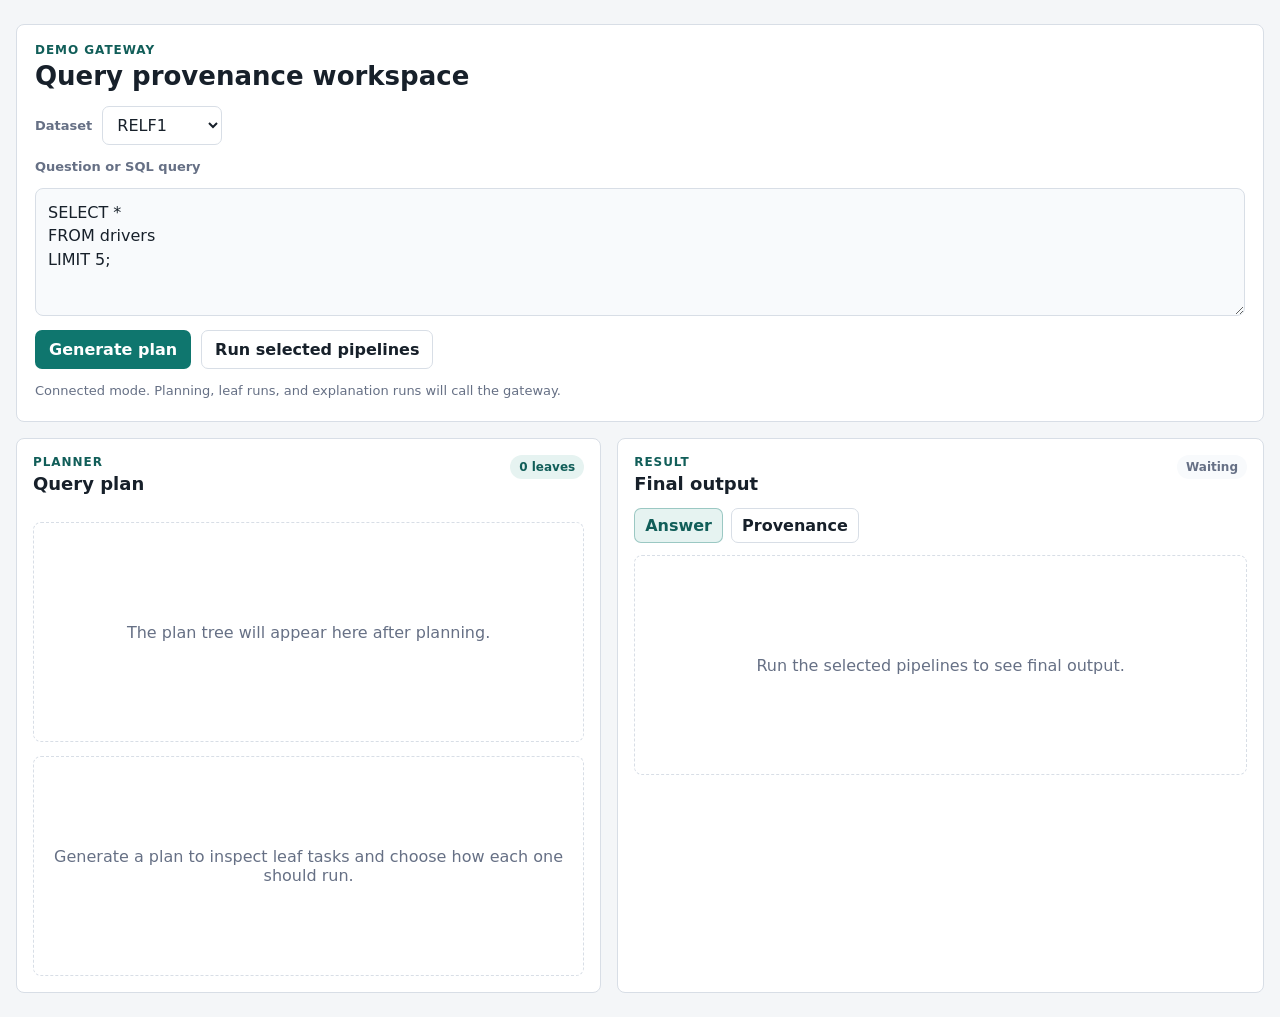
==== ui/index.html @ 53736f40 "script for rel arxiv dataset" ====
<!doctype html>
<html lang="en">
  <head>
    <meta charset="utf-8" />
    <meta name="viewport" content="width=device-width, initial-scale=1" />
    <title>Provenance Query UI</title>
    <link rel="stylesheet" href="/ui/styles.css?v=flow-8" />
  </head>
  <body>
    <main class="app-shell">
      <section class="query-panel" aria-labelledby="query-title">
        <div>
          <p class="eyebrow">Demo Gateway</p>
          <h1 id="query-title">Query provenance workspace</h1>
        </div>

        <div class="query-tools">
          <label class="field-label" for="dataset-select">Dataset</label>
          <select id="dataset-select">
            <!-- TPC-H is kept in the project but temporarily hidden from the UI.
            <option value="tpch">TPCH</option>
            -->
            <option value="relf1" selected>RELF1</option>
          </select>
        </div>

        <label class="field-label" for="query-input">Question or SQL query</label>
        <textarea id="query-input" spellcheck="false">SELECT *
FROM drivers
LIMIT 5;</textarea>

        <div class="actions">
          <button id="plan-button" type="button">Generate plan</button>
          <button id="run-button" type="button" class="secondary">Run selected pipelines</button>
        </div>

        <p id="backend-status" class="status-note" role="status"></p>
      </section>

      <section class="workspace-grid">
        <section class="panel" aria-labelledby="plan-title">
          <div class="panel-header">
            <div>
              <p class="eyebrow">Planner</p>
              <h2 id="plan-title">Query plan</h2>
            </div>
            <span id="leaf-count" class="pill">0 leaves</span>
          </div>

          <div id="plan-summary" class="summary-grid"></div>
          <div id="plan-tree" class="plan-tree empty-state">
            The plan tree will appear here after planning.
          </div>
          <div id="leaf-list" class="leaf-list empty-state">
            Generate a plan to inspect leaf tasks and choose how each one should run.
          </div>
        </section>

        <section class="panel" aria-labelledby="output-title">
          <div class="panel-header">
            <div>
              <p class="eyebrow">Result</p>
              <h2 id="output-title">Final output</h2>
            </div>
            <span id="run-status" class="pill muted-pill">Waiting</span>
          </div>

          <div class="tabs" role="tablist" aria-label="Result views">
            <button class="tab active" type="button" data-tab="answer">Answer</button>
            <button class="tab" type="button" data-tab="provenance">Provenance</button>
          </div>

          <div id="answer-view" class="tab-view"></div>
          <div id="provenance-view" class="tab-view hidden"></div>
        </section>
      </section>
    </main>

    <script src="/ui/app.js?v=relf1-default-1"></script>
  </body>
</html>
---- ui/styles.css ----
:root {
  color-scheme: light;
  --bg: #f4f6f8;
  --panel: #ffffff;
  --panel-soft: #f8fafc;
  --text: #17202a;
  --muted: #667085;
  --line: #d8dee6;
  --accent: #0f766e;
  --accent-strong: #115e59;
  --accent-soft: #e6f3f1;
  --warn: #9a3412;
  --warn-soft: #fff1e8;
  --radius: 8px;
  font-family:
    Inter, ui-sans-serif, system-ui, -apple-system, BlinkMacSystemFont, "Segoe UI",
    sans-serif;
}

* {
  box-sizing: border-box;
}

body {
  margin: 0;
  background: var(--bg);
  color: var(--text);
}

button,
textarea,
select {
  font: inherit;
}

.app-shell {
  width: min(1380px, calc(100% - 32px));
  margin: 0 auto;
  padding: 24px 0;
}

.query-panel,
.panel {
  background: var(--panel);
  border: 1px solid var(--line);
  border-radius: var(--radius);
}

.query-panel {
  display: grid;
  gap: 14px;
  padding: 18px;
}

.eyebrow {
  margin: 0 0 4px;
  color: var(--accent-strong);
  font-size: 12px;
  font-weight: 700;
  letter-spacing: 0.08em;
  text-transform: uppercase;
}

h1,
h2,
h3 {
  margin: 0;
}

h1 {
  font-size: 26px;
  line-height: 1.2;
}

h2 {
  font-size: 18px;
}

h3 {
  font-size: 15px;
}

.field-label {
  color: var(--muted);
  font-size: 13px;
  font-weight: 700;
}

.query-tools {
  display: flex;
  align-items: center;
  gap: 10px;
}

select {
  min-width: 120px;
  border: 1px solid var(--line);
  border-radius: 7px;
  padding: 8px 10px;
  color: var(--text);
  background: var(--panel-soft);
}

textarea {
  width: 100%;
  min-height: 128px;
  resize: vertical;
  border: 1px solid var(--line);
  border-radius: var(--radius);
  padding: 12px;
  color: var(--text);
  background: var(--panel-soft);
  line-height: 1.45;
}

textarea:focus,
select:focus,
button:focus-visible {
  outline: 3px solid rgba(15, 118, 110, 0.2);
  outline-offset: 2px;
}

.actions {
  display: flex;
  flex-wrap: wrap;
  align-items: end;
  gap: 10px;
}

.leaf-rag-options {
  display: flex;
  align-items: center;
  gap: 12px;
  padding: 9px 12px;
  border: 1px solid var(--line);
  border-radius: 7px;
  background: var(--panel-soft);
}

.leaf-rag-options label {
  display: inline-flex;
  align-items: center;
  gap: 6px;
  font-size: 13px;
}

.leaf-rag-options input {
  margin: 0;
}

.leaf-pipeline-control {
  display: grid;
  gap: 7px;
}

button {
  border: 1px solid transparent;
  border-radius: 7px;
  padding: 9px 13px;
  color: #fff;
  background: var(--accent);
  cursor: pointer;
  font-weight: 700;
}

.button-link {
  display: inline-flex;
  align-items: center;
  justify-content: center;
  border: 1px solid transparent;
  border-radius: 7px;
  padding: 9px 13px;
  color: #fff;
  background: var(--accent);
  cursor: pointer;
  font-size: 13px;
  font-weight: 700;
  text-decoration: none;
}

button:hover {
  background: var(--accent-strong);
}

.button-link:hover {
  background: var(--accent-strong);
}

.button-link.disabled-link,
.button-link.disabled-link:hover {
  color: var(--muted);
  background: var(--panel-soft);
  border-color: var(--line);
  cursor: not-allowed;
}

button.secondary,
button.tab {
  color: var(--text);
  background: #fff;
  border-color: var(--line);
}

button.secondary:hover,
button.tab:hover {
  background: var(--panel-soft);
}

button.tab.active {
  color: var(--accent-strong);
  background: var(--accent-soft);
  border-color: rgba(15, 118, 110, 0.35);
}

.status-note {
  min-height: 20px;
  margin: 0;
  color: var(--muted);
  font-size: 13px;
}

.workspace-grid {
  display: grid;
  grid-template-columns: minmax(420px, 0.95fr) minmax(480px, 1.05fr);
  gap: 16px;
  margin-top: 16px;
}

.panel {
  min-width: 0;
  padding: 16px;
}

.panel-header {
  display: flex;
  align-items: start;
  justify-content: space-between;
  gap: 14px;
  margin-bottom: 14px;
}

.pill {
  flex: 0 0 auto;
  border-radius: 999px;
  padding: 5px 9px;
  color: var(--accent-strong);
  background: var(--accent-soft);
  font-size: 12px;
  font-weight: 700;
}

.muted-pill {
  color: var(--muted);
  background: var(--panel-soft);
}

.summary-grid {
  display: grid;
  grid-template-columns: repeat(4, minmax(0, 1fr));
  gap: 8px;
  margin-bottom: 14px;
}

.summary-item {
  min-width: 0;
  padding: 10px;
  border: 1px solid var(--line);
  border-radius: var(--radius);
  background: var(--panel-soft);
}

.summary-item span {
  display: block;
  color: var(--muted);
  font-size: 12px;
}

.summary-item strong {
  display: block;
  margin-top: 3px;
  overflow-wrap: anywhere;
  font-size: 14px;
}

.leaf-list {
  display: grid;
  gap: 10px;
}

.plan-tree {
  margin-bottom: 14px;
  min-height: 260px;
  overflow: auto;
}

.empty-state {
  min-height: 220px;
  align-content: center;
  justify-items: center;
  border: 1px dashed var(--line);
  border-radius: var(--radius);
  padding: 18px;
  color: var(--muted);
  text-align: center;
}

.plan-flow {
  display: grid;
  gap: 12px;
}

.flow-stage {
  border: 1px solid var(--line);
  border-radius: var(--radius);
  padding: 12px;
  background: #fff;
}

.flow-stage + .flow-stage {
  position: relative;
}

.flow-stage + .flow-stage::before {
  content: "";
  position: absolute;
  top: -13px;
  left: 34px;
  width: 1px;
  height: 12px;
  background: var(--line);
}

.flow-stage-label {
  display: flex;
  align-items: center;
  gap: 8px;
  margin-bottom: 10px;
}

.flow-stage-label span {
  border-radius: 999px;
  padding: 3px 8px;
  background: var(--panel-soft);
  color: var(--muted);
  font-size: 12px;
  font-weight: 700;
}

.flow-stage-label strong {
  font-size: 14px;
}

.flow-leaf-grid {
  display: grid;
  grid-template-columns: repeat(auto-fit, minmax(220px, 1fr));
  gap: 10px;
}

.flow-leaf {
  border: 1px solid var(--line);
  border-radius: var(--radius);
  padding: 10px;
  background: var(--panel-soft);
}

.flow-leaf-title {
  display: flex;
  flex-wrap: wrap;
  align-items: center;
  gap: 7px;
  margin-bottom: 8px;
}

.flow-leaf-title strong {
  font-size: 15px;
}

.flow-leaf-title small {
  color: var(--muted);
}

.flow-node-type {
  border-radius: 999px;
  padding: 3px 7px;
  color: #075985;
  background: #e0f2fe;
  font-size: 11px;
  font-weight: 800;
}

.flow-facts {
  display: grid;
  gap: 6px;
}

.flow-fact,
.flow-op {
  display: grid;
  gap: 3px;
}

.flow-fact span,
.flow-op span {
  color: var(--muted);
  font-size: 12px;
  font-weight: 700;
}

.flow-fact code,
.flow-op code {
  overflow-wrap: anywhere;
  color: var(--text);
  font-size: 12px;
}

.flow-op-list {
  display: grid;
  gap: 8px;
}

.flow-op {
  border-left: 3px solid var(--accent);
  padding: 8px 10px;
  background: var(--panel-soft);
  border-radius: 0 var(--radius) var(--radius) 0;
}

.join-op {
  border-left-color: #16a34a;
}

.flow-output {
  background: #f0fdf4;
  border-color: #bbf7d0;
}

.leaf-card {
  border: 1px solid var(--line);
  border-radius: var(--radius);
  padding: 12px;
  background: #fff;
}

.leaf-card-header {
  display: flex;
  align-items: start;
  justify-content: space-between;
  gap: 12px;
}

.leaf-meta {
  display: flex;
  flex-wrap: wrap;
  gap: 6px;
  margin-top: 8px;
}

.meta-chip {
  border-radius: 999px;
  padding: 4px 8px;
  color: var(--muted);
  background: var(--panel-soft);
  font-size: 12px;
}

.leaf-details {
  display: grid;
  grid-template-columns: repeat(2, minmax(0, 1fr));
  gap: 8px;
  margin-top: 10px;
}

.detail-box {
  min-width: 0;
  border: 1px solid var(--line);
  border-radius: var(--radius);
  padding: 8px;
  background: var(--panel-soft);
}

.detail-box span {
  display: block;
  margin-bottom: 4px;
  color: var(--muted);
  font-size: 12px;
  font-weight: 700;
}

.detail-box code {
  white-space: normal;
  overflow-wrap: anywhere;
  color: var(--text);
}

select {
  max-width: 100%;
  border: 1px solid var(--line);
  border-radius: 7px;
  padding: 8px 28px 8px 10px;
  color: var(--text);
  background: #fff;
}

.tabs {
  display: flex;
  flex-wrap: wrap;
  gap: 8px;
  margin-bottom: 12px;
}

.tab {
  padding: 7px 10px;
}

.hidden {
  display: none;
}

.tab-view {
  min-height: 304px;
}

.run-summary {
  display: flex;
  align-items: center;
  justify-content: space-between;
  gap: 12px;
  margin-bottom: 12px;
  border: 1px solid rgba(15, 118, 110, 0.25);
  border-radius: var(--radius);
  padding: 10px;
  color: var(--accent-strong);
  background: var(--accent-soft);
  font-size: 13px;
  font-weight: 700;
}

.run-summary-actions {
  display: flex;
  flex: 0 0 auto;
  flex-wrap: wrap;
  gap: 8px;
}

.small-button {
  padding: 8px 10px;
  font-size: 13px;
}

.progress-list {
  display: grid;
  gap: 6px;
  margin-bottom: 12px;
}

.progress-item {
  display: grid;
  gap: 10px;
  border: 1px solid var(--line);
  border-radius: var(--radius);
  padding: 8px 10px;
  background: #fff;
  font-size: 13px;
}

.progress-item-line {
  display: flex;
  align-items: center;
  justify-content: space-between;
  gap: 10px;
}

.progress-item.success {
  border-color: rgba(15, 118, 110, 0.25);
  background: #f0fdfa;
}

.progress-item.warning {
  border-color: #fed7aa;
  background: var(--warn-soft);
}

.progress-item small {
  flex: 0 1 auto;
  color: var(--muted);
  text-align: right;
}

.progress-details {
  display: grid;
  gap: 6px;
}

.progress-detail {
  display: grid;
  grid-template-columns: minmax(90px, 0.18fr) 1fr;
  gap: 8px;
  align-items: start;
}

.progress-detail span {
  color: var(--muted);
  font-weight: 700;
}

.progress-detail code {
  min-width: 0;
  white-space: pre-wrap;
  overflow-wrap: anywhere;
  color: var(--text);
}

.context-preview {
  border-top: 1px solid rgba(15, 118, 110, 0.18);
  padding-top: 8px;
}

.context-preview summary {
  width: max-content;
  cursor: pointer;
  color: var(--accent-strong);
  font-weight: 700;
}

.context-preview pre {
  margin: 8px 0 0;
  border: 1px solid var(--line);
  border-radius: var(--radius);
  padding: 10px;
  background: #fff;
  color: var(--text);
  font-size: 12px;
  line-height: 1.45;
  white-space: pre-wrap;
  word-break: break-word;
}

.internal-output-card pre {
  margin: 8px 0 0;
  max-height: 420px;
  overflow: auto;
  border: 1px solid var(--line);
  border-radius: var(--radius);
  padding: 10px;
  background: #fff;
  color: var(--text);
  font-size: 12px;
  line-height: 1.45;
  white-space: pre-wrap;
  word-break: break-word;
}

.inline-explanation {
  margin-top: 12px;
}

.annotation-section {
  display: grid;
  gap: 10px;
  margin-bottom: 12px;
}

.annotation-section h3 {
  margin: 0;
  font-size: 15px;
}

.annotation-card {
  display: grid;
  gap: 8px;
  border: 1px solid rgba(37, 99, 235, 0.25);
  border-radius: var(--radius);
  padding: 10px;
  background: #eff6ff;
}

.annotation-heading {
  display: flex;
  align-items: center;
  justify-content: space-between;
  gap: 10px;
}

.annotation-badge {
  border-radius: 999px;
  padding: 4px 8px;
  color: #1d4ed8;
  background: #dbeafe;
  font-size: 11px;
  font-weight: 800;
  text-transform: uppercase;
}

.annotation-card p {
  margin: 0;
  color: var(--muted);
  font-size: 12px;
}

.annotation-card > code {
  overflow-wrap: anywhere;
  color: #1d4ed8;
}

.similarity-legend {
  display: flex;
  flex-wrap: wrap;
  gap: 6px;
}

.similarity-chip,
.similarity-score,
.confidence-level {
  border: 1px solid transparent;
  border-radius: 999px;
  font-weight: 800;
}

.similarity-chip {
  padding: 4px 8px;
  font-size: 11px;
}

.similarity-score {
  display: inline-flex;
  align-items: baseline;
  gap: 6px;
  min-width: 108px;
  padding: 5px 8px;
}

.similarity-score small {
  font-size: 10px;
  font-weight: 800;
  text-transform: uppercase;
}

.confidence-card {
  border-color: rgba(124, 58, 237, 0.25);
  background: #f5f3ff;
}

.internal-confidence-summary {
  display: flex;
  align-items: center;
  gap: 8px;
  color: var(--muted);
  font-size: 12px;
}

.confidence-level {
  display: inline-block;
  padding: 5px 10px;
  font-size: 11px;
  text-transform: uppercase;
}

.final-confidence-list {
  display: grid;
  gap: 5px;
  min-width: 160px;
}

.final-confidence-chip {
  width: max-content;
  max-width: 100%;
  border: 1px solid transparent;
  border-radius: 999px;
  padding: 5px 8px;
  font-size: 11px;
  font-weight: 800;
  overflow-wrap: anywhere;
}

.final-confidence-deterministic {
  border-color: #93c5fd;
  color: #1e40af;
  background: #dbeafe;
}

.similarity-green {
  border-color: #86efac;
  color: #166534;
  background: #dcfce7;
}

.similarity-yellow {
  border-color: #fde047;
  color: #854d0e;
  background: #fef9c3;
}

.similarity-orange {
  border-color: #fdba74;
  color: #9a3412;
  background: #ffedd5;
}

.similarity-red {
  border-color: #fca5a5;
  color: #991b1b;
  background: #fee2e2;
}

.similarity-unknown {
  border-color: var(--line);
  color: var(--muted);
  background: var(--panel-soft);
}

.table-wrap {
  overflow-x: auto;
  border: 1px solid var(--line);
  border-radius: var(--radius);
}

table {
  width: 100%;
  border-collapse: collapse;
  min-width: 420px;
  background: #fff;
}

th,
td {
  padding: 10px;
  border-bottom: 1px solid var(--line);
  text-align: left;
  vertical-align: top;
  font-size: 13px;
}

th {
  color: var(--muted);
  background: var(--panel-soft);
  font-weight: 700;
}

tr:last-child td {
  border-bottom: 0;
}

.provenance-formula {
  display: grid;
  gap: 10px;
}

.formula-card {
  border: 1px solid var(--line);
  border-radius: var(--radius);
  padding: 10px;
  background: #fff;
}

.formula-card code {
  display: block;
  margin-top: 6px;
  overflow-wrap: anywhere;
  color: var(--accent-strong);
}

.formula-card pre {
  margin: 8px 0 0;
  max-height: 320px;
  overflow: auto;
  white-space: pre-wrap;
  word-break: break-word;
  color: var(--text);
}

.explanation-markdown {
  margin-top: 14px;
  color: var(--text);
  line-height: 1.6;
}

.explanation-markdown h2,
.explanation-markdown h3,
.explanation-markdown h4,
.explanation-markdown h5,
.explanation-markdown h6 {
  margin: 16px 0 6px;
  color: var(--text);
}

.explanation-markdown h2:first-child,
.explanation-markdown h3:first-child {
  margin-top: 0;
}

.explanation-markdown p {
  margin: 6px 0 12px;
}

.explanation-markdown ul {
  margin: 6px 0 14px;
  padding-left: 22px;
}

.explanation-markdown li + li {
  margin-top: 6px;
}

.explanation-markdown hr {
  margin: 16px 0;
  border: 0;
  border-top: 1px solid var(--line);
}

.explanation-markdown code {
  display: inline;
  margin: 0;
  padding: 1px 4px;
  border-radius: 4px;
  background: var(--panel-soft);
}

.notice {
  border: 1px solid #fed7aa;
  border-radius: var(--radius);
  padding: 10px;
  color: var(--warn);
  background: var(--warn-soft);
  font-size: 13px;
}

.csv-page {
  width: min(1120px, calc(100% - 32px));
  margin: 0 auto;
  padding: 24px 0;
}

.csv-header {
  display: flex;
  align-items: start;
  justify-content: space-between;
  gap: 14px;
  margin-bottom: 16px;
  border: 1px solid var(--line);
  border-radius: var(--radius);
  padding: 16px;
  background: var(--panel);
}

.csv-card {
  margin-bottom: 14px;
  border: 1px solid var(--line);
  border-radius: var(--radius);
  background: var(--panel);
}

.csv-card h2 {
  padding: 12px 14px;
  border-bottom: 1px solid var(--line);
}

.csv-card pre {
  margin: 0;
  max-height: 520px;
  overflow: auto;
  padding: 14px;
  font-size: 13px;
  line-height: 1.45;
}

.empty {
  margin: 0;
  border: 1px dashed var(--line);
  border-radius: var(--radius);
  padding: 18px;
  color: var(--muted);
  background: var(--panel);
}

@media (max-width: 960px) {
  .workspace-grid {
    grid-template-columns: 1fr;
  }

  .summary-grid,
  .leaf-details {
    grid-template-columns: 1fr;
  }
}

@media (max-width: 560px) {
  .app-shell {
    width: min(100% - 20px, 1380px);
    padding: 10px 0;
  }

  .query-panel,
  .panel {
    padding: 12px;
  }

  .leaf-card-header {
    display: grid;
  }

  .run-summary,
  .csv-header {
    align-items: stretch;
    flex-direction: column;
  }

  .run-summary-actions,
  .progress-item-line {
    align-items: stretch;
    flex-direction: column;
  }

  .progress-item small {
    text-align: left;
  }
}
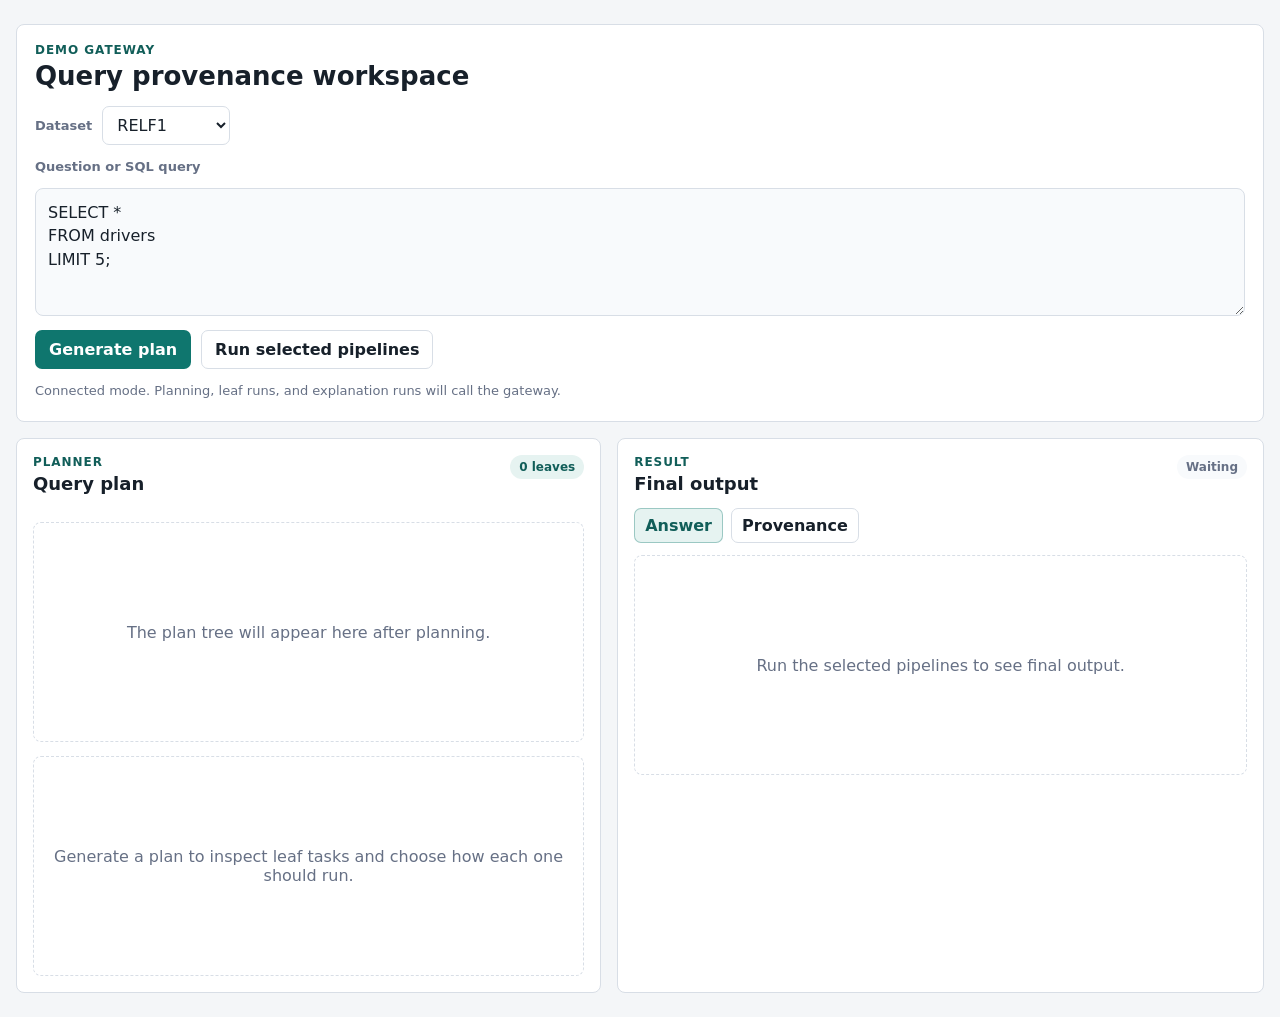
==== commit b0f822ea: "added rel arxiv dataset and changed naming in the ui" ====
--- a/ui/index.html
+++ b/ui/index.html
@@ -4,7 +4,7 @@
     <meta charset="utf-8" />
     <meta name="viewport" content="width=device-width, initial-scale=1" />
     <title>Provenance Query UI</title>
-    <link rel="stylesheet" href="/ui/styles.css?v=flow-8" />
+    <link rel="stylesheet" href="/ui/styles.css?v=rag-options-9" />
   </head>
   <body>
     <main class="app-shell">
@@ -21,6 +21,7 @@
             <option value="tpch">TPCH</option>
             -->
             <option value="relf1" selected>RELF1</option>
+            <option value="rel_arxiv">rel_arxiv</option>
           </select>
         </div>
 
@@ -76,6 +77,6 @@
       </section>
     </main>
 
-    <script src="/ui/app.js?v=relf1-default-1"></script>
+    <script src="/ui/app.js?v=rag-options-2"></script>
   </body>
 </html>
--- a/ui/styles.css
+++ b/ui/styles.css
@@ -148,6 +148,11 @@
   margin: 0;
 }
 
+.leaf-rag-options label:has(input:disabled) {
+  opacity: 0.5;
+  cursor: not-allowed;
+}
+
 .leaf-pipeline-control {
   display: grid;
   gap: 7px;
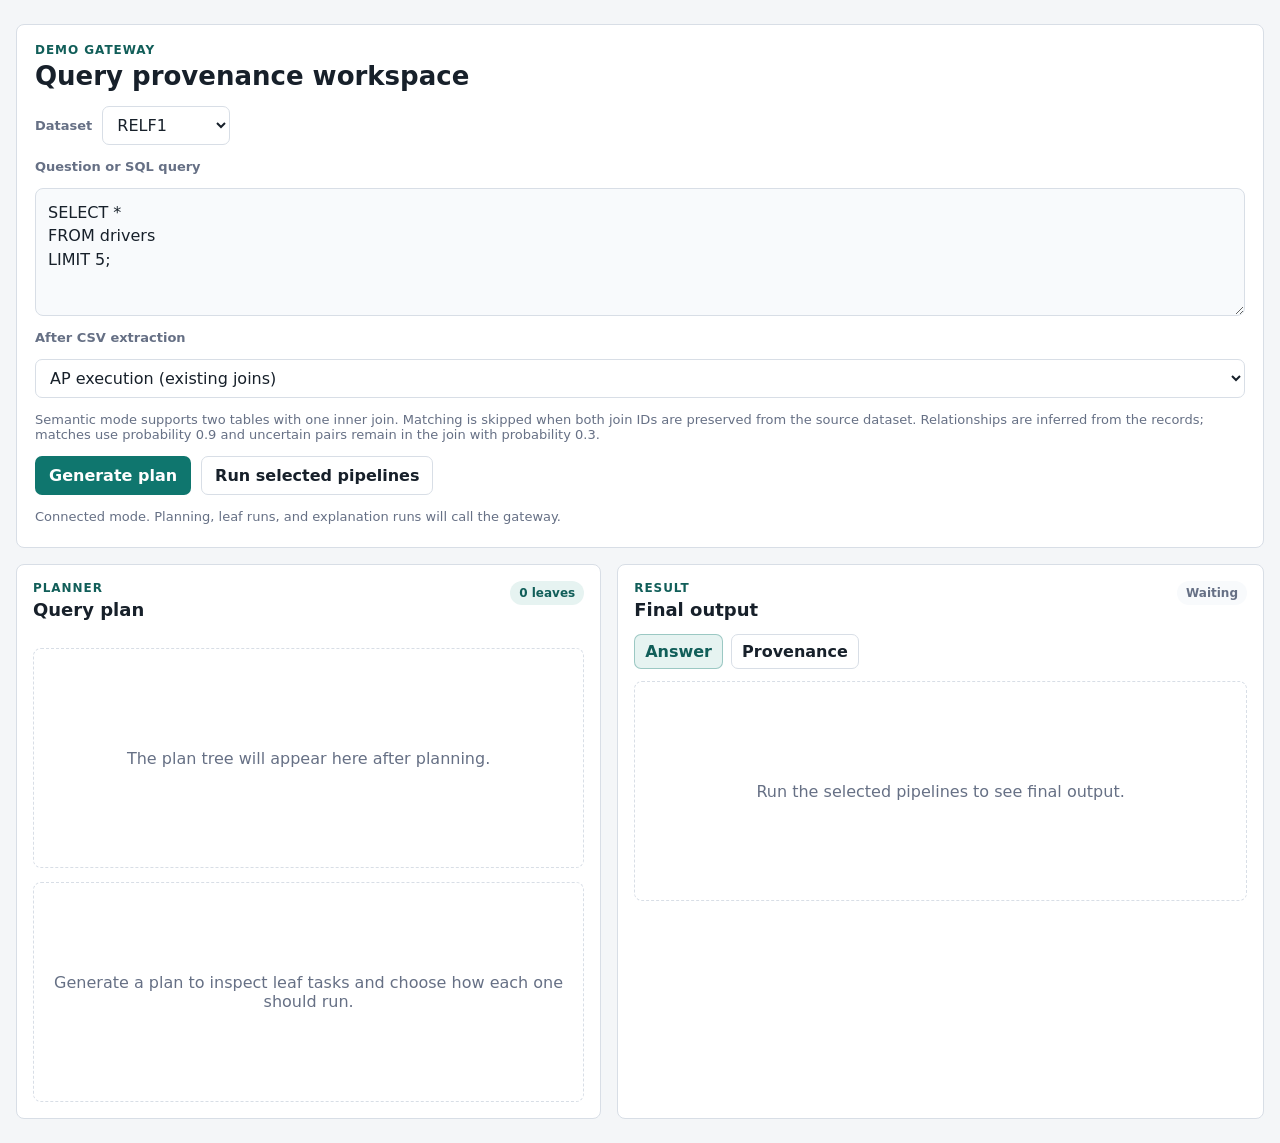
==== commit 1199e6d2: "probability and semantic matching added" ====
--- a/ui/index.html
+++ b/ui/index.html
@@ -4,7 +4,7 @@
     <meta charset="utf-8" />
     <meta name="viewport" content="width=device-width, initial-scale=1" />
     <title>Provenance Query UI</title>
-    <link rel="stylesheet" href="/ui/styles.css?v=rag-options-9" />
+    <link rel="stylesheet" href="/ui/styles.css?v=matching-progress-3" />
   </head>
   <body>
     <main class="app-shell">
@@ -29,6 +29,13 @@
         <textarea id="query-input" spellcheck="false">SELECT *
 FROM drivers
 LIMIT 5;</textarea>
+
+        <label class="field-label" for="execution-mode">After CSV extraction</label>
+        <select id="execution-mode">
+          <option value="standard">AP execution (existing joins)</option>
+          <option value="semantic">Semantic matching → SQL rewriting → AP (experimental)</option>
+        </select>
+        <p class="status-note">Semantic mode supports two tables with one inner join. Matching is skipped when both join IDs are preserved from the source dataset. Relationships are inferred from the records; matches use probability 0.9 and uncertain pairs remain in the join with probability 0.3.</p>
 
         <div class="actions">
           <button id="plan-button" type="button">Generate plan</button>
@@ -66,6 +73,9 @@
             <span id="run-status" class="pill muted-pill">Waiting</span>
           </div>
 
+          <div id="generation-prompt-view" aria-live="polite"></div>
+          <div id="semantic-matching-view" aria-live="polite"></div>
+
           <div class="tabs" role="tablist" aria-label="Result views">
             <button class="tab active" type="button" data-tab="answer">Answer</button>
             <button class="tab" type="button" data-tab="provenance">Provenance</button>
@@ -77,6 +87,6 @@
       </section>
     </main>
 
-    <script src="/ui/app.js?v=rag-options-2"></script>
+    <script src="/ui/app.js?v=matching-progress-3"></script>
   </body>
 </html>
--- a/ui/styles.css
+++ b/ui/styles.css
@@ -1019,3 +1019,37 @@
     text-align: left;
   }
 }
+
+.semantic-trace { margin: 1rem 0; padding: 1rem; border: 1px solid #cbd5e1; border-radius: 12px; }
+.semantic-trace pre { white-space: pre-wrap; overflow-wrap: anywhere; max-height: 28rem; overflow: auto; }
+.semantic-trace details { margin: 0.75rem 0; }
+
+.model-stream pre {
+  white-space: pre-wrap;
+  overflow-wrap: anywhere;
+  max-height: 18rem;
+  overflow-y: auto;
+  font-size: 0.8rem;
+}
+.model-stream details { margin-top: 0.5rem; }
+
+.matching-summary { margin: 1rem 0; }
+.matched-pairs { display: grid; gap: 1rem; }
+.matched-pair { padding: 1rem; border: 1px solid #a8d9d4; border-radius: 12px; background: #f5fcfb; }
+.matched-pair h4 { margin: 0 0 0.75rem; }
+.matched-records { display: grid; grid-template-columns: minmax(0, 1fr) auto minmax(0, 1fr); gap: 1rem; align-items: center; }
+.matched-record { min-width: 0; padding: 0.75rem; background: white; border: 1px solid #dce6e5; border-radius: 8px; overflow-wrap: anywhere; }
+.matched-record h5 { margin: 0 0 0.5rem; font-size: 0.95rem; }
+.matched-record dl { margin: 0 0 0.75rem; }
+.matched-record dl > div { margin: 0.4rem 0; }
+.matched-record dt { color: #64748b; font-size: 0.8rem; }
+.matched-record dd { margin: 0; }
+.match-link { color: #247c72; font-size: 1.5rem; }
+.match-reason { overflow-wrap: anywhere; }
+@media (max-width: 600px) {
+  .matched-records { grid-template-columns: minmax(0, 1fr); gap: 0.5rem; }
+  .match-link { text-align: center; }
+}
+
+.matching-progress-meter { display: grid; gap: 0.35rem; margin-top: 0.65rem; }
+.matching-progress-meter progress { width: 100%; height: 0.65rem; accent-color: #247c72; }
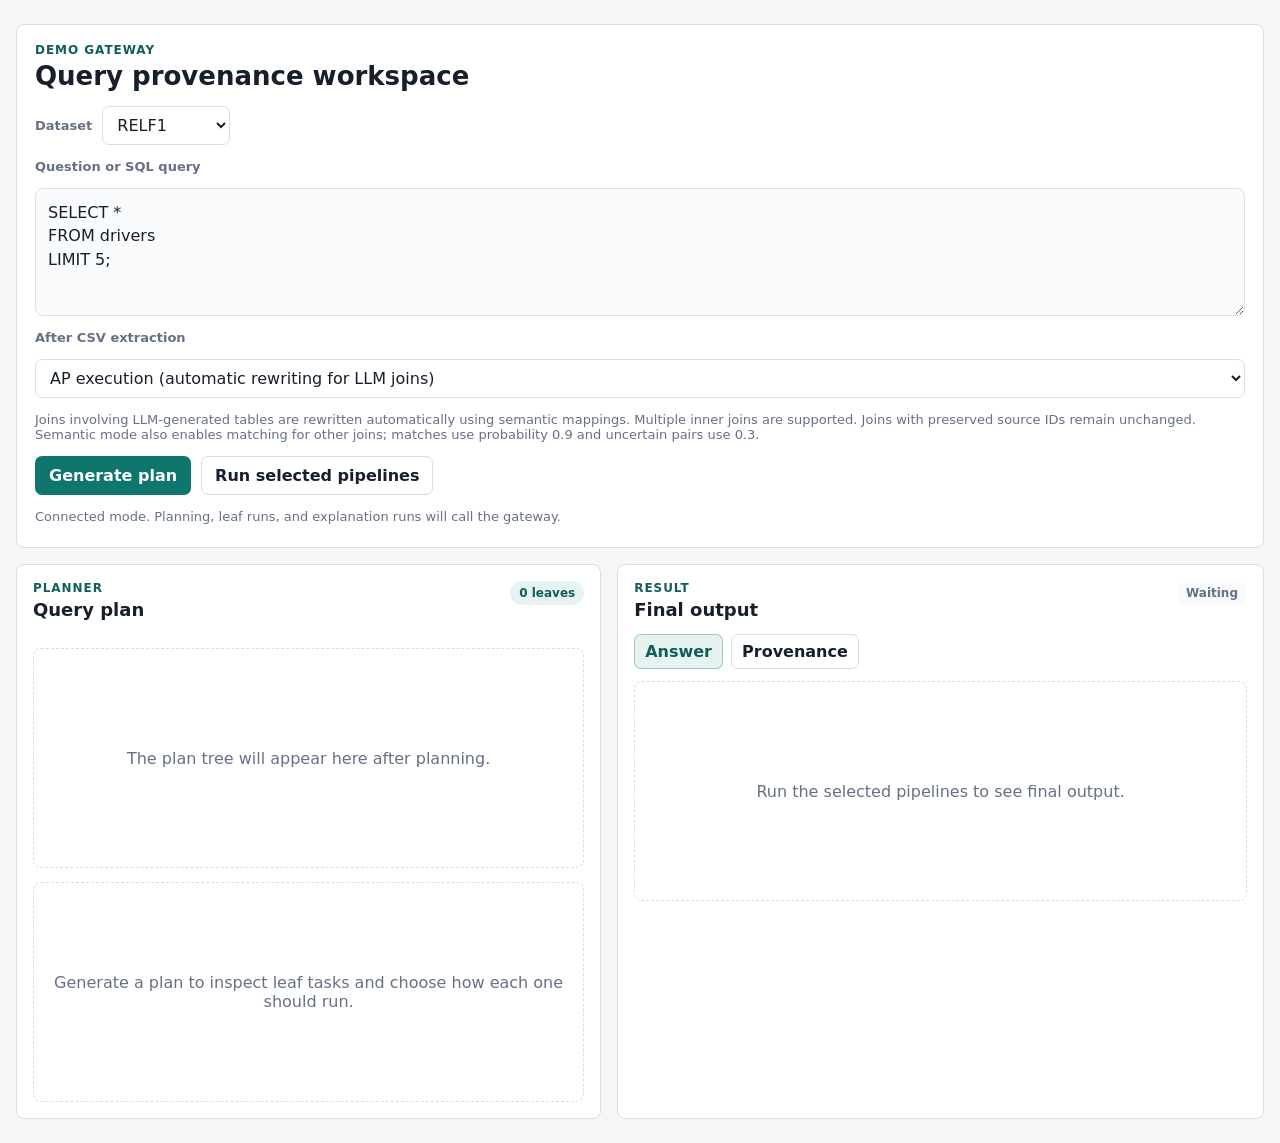
==== commit 7d1fcf6c: "links from answers tuples to sources data, semantic query rewriting when pipelines involve llm" ====
--- a/ui/index.html
+++ b/ui/index.html
@@ -4,7 +4,7 @@
     <meta charset="utf-8" />
     <meta name="viewport" content="width=device-width, initial-scale=1" />
     <title>Provenance Query UI</title>
-    <link rel="stylesheet" href="/ui/styles.css?v=matching-progress-3" />
+    <link rel="stylesheet" href="/ui/styles.css?v=probability-colors-2" />
   </head>
   <body>
     <main class="app-shell">
@@ -22,6 +22,7 @@
             -->
             <option value="relf1" selected>RELF1</option>
             <option value="rel_arxiv">rel_arxiv</option>
+            <option value="mathe">Mathe</option>
           </select>
         </div>
 
@@ -32,10 +33,10 @@
 
         <label class="field-label" for="execution-mode">After CSV extraction</label>
         <select id="execution-mode">
-          <option value="standard">AP execution (existing joins)</option>
+          <option value="standard">AP execution (automatic rewriting for LLM joins)</option>
           <option value="semantic">Semantic matching → SQL rewriting → AP (experimental)</option>
         </select>
-        <p class="status-note">Semantic mode supports two tables with one inner join. Matching is skipped when both join IDs are preserved from the source dataset. Relationships are inferred from the records; matches use probability 0.9 and uncertain pairs remain in the join with probability 0.3.</p>
+        <p class="status-note">Joins involving LLM-generated tables are rewritten automatically using semantic mappings. Multiple inner joins are supported. Joins with preserved source IDs remain unchanged. Semantic mode also enables matching for other joins; matches use probability 0.9 and uncertain pairs use 0.3.</p>
 
         <div class="actions">
           <button id="plan-button" type="button">Generate plan</button>
@@ -87,6 +88,6 @@
       </section>
     </main>
 
-    <script src="/ui/app.js?v=matching-progress-3"></script>
+    <script src="/ui/app.js?v=automatic-joins-1"></script>
   </body>
 </html>
--- a/ui/styles.css
+++ b/ui/styles.css
@@ -1053,3 +1053,45 @@
 
 .matching-progress-meter { display: grid; gap: 0.35rem; margin-top: 0.65rem; }
 .matching-progress-meter progress { width: 100%; height: 0.65rem; accent-color: #247c72; }
+.source-links { display: flex; flex-direction: column; gap: 0.5rem; }
+.source-link { display: flex; flex-direction: column; gap: 4px; padding: 9px 11px; border: 1px solid var(--line); border-radius: 8px; color: #334155; background: #fff; text-decoration: none; min-width: 170px; }
+.source-link:hover { background: #f1f5ff; border-color: #a5b4fc; }
+.source-link:focus-visible { outline: 2px solid #6366f1; outline-offset: 2px; }
+.source-link-heading { display: flex; align-items: center; gap: 8px; font-size: 12px; }
+.source-kind { font-size: 10px; font-weight: 500; padding: 2px 5px; border-radius: 4px; background: #f1f5f9; color: #64748b; }
+.source-open { margin-left: auto; color: #6366f1; }
+.source-row-id { font-size: 11px; color: #64748b; overflow-wrap: anywhere; }
+.probability-panel { min-width: 230px; display: grid; gap: 9px; }
+.result-probability { display: flex; align-items: center; justify-content: space-between; gap: 14px; padding: 10px 12px; border-radius: 8px; background: #f8fafc; border: 1px solid var(--line); }
+.result-probability > span { font-size: 11px; font-weight: 600; color: #475569; }
+.result-probability > strong { font-size: 17px; border-radius: 5px; padding: 3px 6px; font-variant-numeric: tabular-nums; }
+.probability-source-heading { font-size: 10px; color: #64748b; letter-spacing: 0.04em; text-transform: uppercase; margin-top: 3px; }
+.probability-source { display: flex; justify-content: space-between; align-items: center; gap: 16px; padding: 3px 0; }
+.probability-source-label { display: grid; gap: 3px; }
+.probability-source-label strong { font-size: 12px; font-weight: 600; color: #334155; overflow-wrap: anywhere; }
+.probability-source-label > span { font-size: 10px; color: #64748b; }
+.probability-value { padding: 4px 7px; border-radius: 5px; font-size: 11px; font-weight: 600; font-variant-numeric: tabular-nums; white-space: nowrap; }
+.probability-panel .similarity-green { background: #15803d; color: #fff; border: 1px solid #166534; }
+.probability-panel .similarity-yellow { background: #fbbf24; color: #422006; border: 1px solid #d97706; }
+.probability-panel .similarity-red { background: #b91c1c; color: #fff; border: 1px solid #991b1b; }
+.probability-tone-green { --probability-color: #15803d; --probability-soft: #ecfdf3; --probability-ink: #fff; }
+.probability-tone-amber { --probability-color: #fbbf24; --probability-soft: #fffbeb; --probability-ink: #422006; }
+.probability-tone-red { --probability-color: #b91c1c; --probability-soft: #fff1f2; --probability-ink: #fff; }
+.probability-tone-unknown { --probability-color: #64748b; --probability-soft: #f8fafc; --probability-ink: #fff; }
+.result-probability[class*="probability-tone-"] { background: var(--probability-soft); border-left: 4px solid var(--probability-color); }
+.result-probability[class*="probability-tone-"] > strong { background: var(--probability-color); color: var(--probability-ink); padding: 5px 8px; }
+.probability-indicator { display: grid; gap: 5px; min-width: 68px; text-align: center; }
+.probability-indicator .probability-value { background: var(--probability-color); color: var(--probability-ink); }
+.probability-track { display: block; height: 4px; border-radius: 4px; background: #e2e8f0; overflow: hidden; }
+.probability-track > span { display: block; height: 100%; background: var(--probability-color); border-radius: inherit; }
+.probability-legend { display: flex; flex-wrap: wrap; align-items: center; gap: 12px; margin: 0 0 9px; font-size: 11px; color: #64748b; }
+.probability-legend span { display: inline-flex; align-items: center; gap: 5px; }
+.probability-legend i { width: 8px; height: 8px; border-radius: 50%; }
+.probability-legend .legend-green { background: #15803d; }
+.probability-legend .legend-yellow { background: #fbbf24; }
+.probability-legend .legend-red { background: #b91c1c; }
+.assessment-note { display: flex; gap: 12px; justify-content: space-between; font-size: 11px; color: #64748b; }
+.assessment-note strong { color: #475569; font-weight: 600; }
+.source-pagination { display: flex; align-items: center; gap: 1rem; margin: 1rem 0; }
+.source-highlight td { background: #eff6ff; color: #1e3a8a; box-shadow: inset 0 1px #bfdbfe, inset 0 -1px #bfdbfe; }
+.source-highlight td:first-child { box-shadow: inset 4px 0 #2563eb, inset 0 1px #bfdbfe, inset 0 -1px #bfdbfe; }
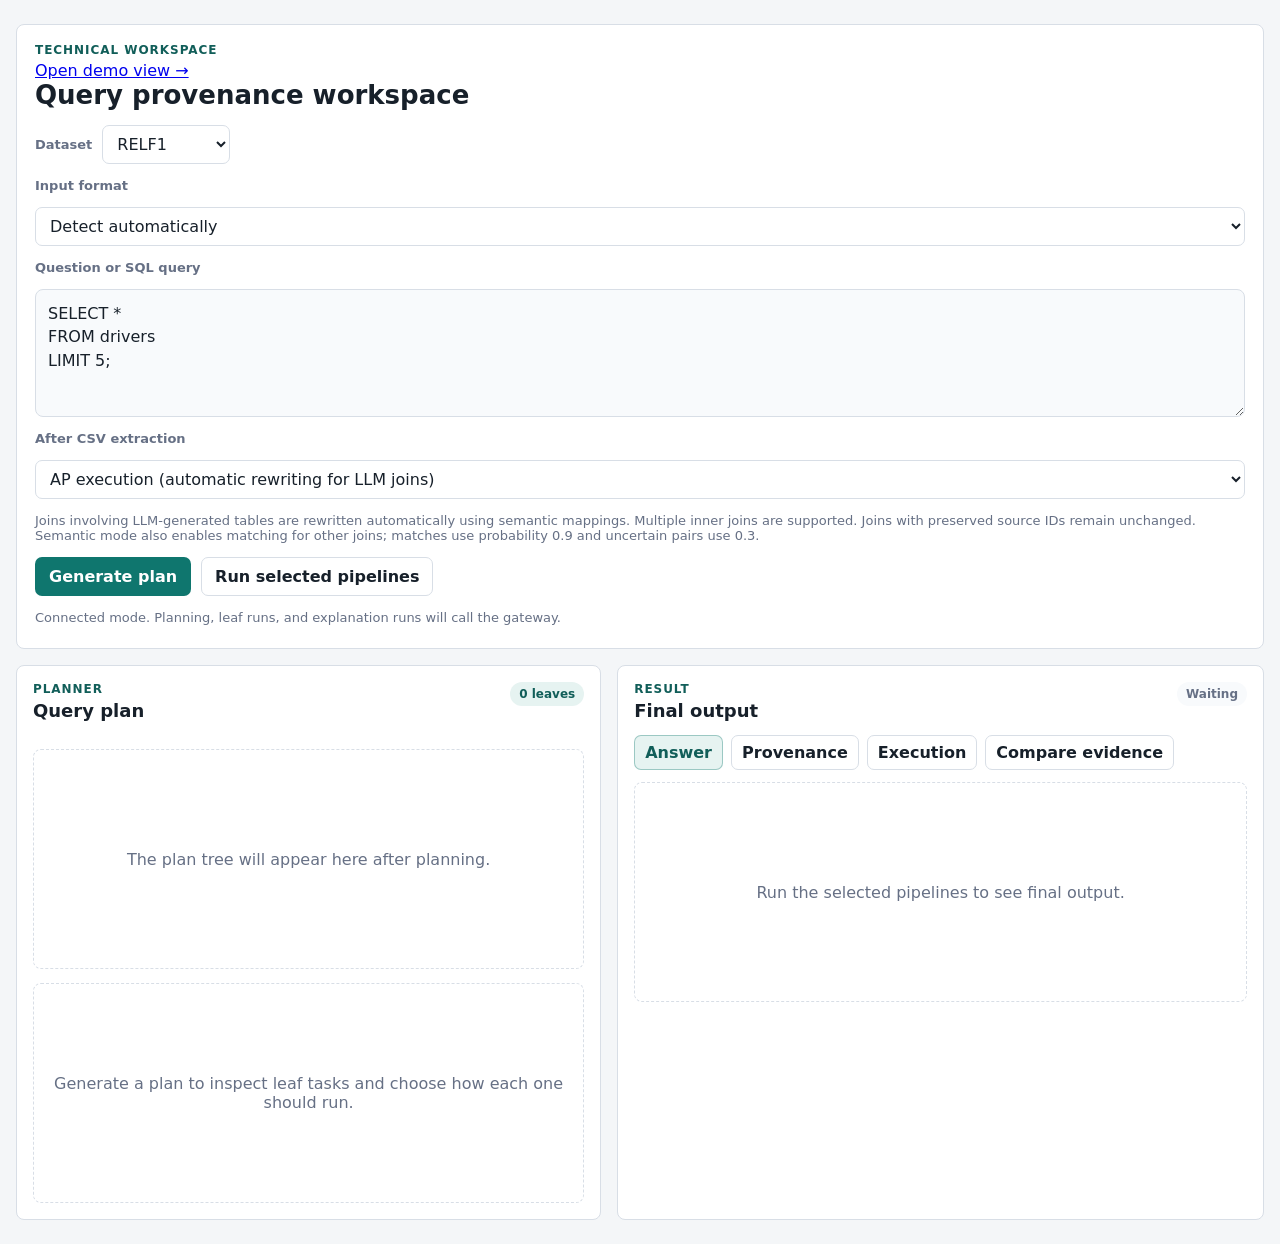
==== commit 35525929: "semantic logic, ui demo for user, prompt reviewed" ====
--- a/ui/index.html
+++ b/ui/index.html
@@ -3,14 +3,15 @@
   <head>
     <meta charset="utf-8" />
     <meta name="viewport" content="width=device-width, initial-scale=1" />
-    <title>Provenance Query UI</title>
-    <link rel="stylesheet" href="/ui/styles.css?v=probability-colors-2" />
+    <title>Technical query workspace</title>
+    <link rel="stylesheet" href="/ui/styles.css?v=comparison-2" />
   </head>
   <body>
     <main class="app-shell">
       <section class="query-panel" aria-labelledby="query-title">
         <div>
-          <p class="eyebrow">Demo Gateway</p>
+          <p class="eyebrow">Technical workspace</p>
+          <a href="/ui/demo">Open demo view →</a>
           <h1 id="query-title">Query provenance workspace</h1>
         </div>
 
@@ -26,10 +27,21 @@
           </select>
         </div>
 
+        <label class="field-label" for="input-type">Input format</label>
+        <select id="input-type">
+          <option value="auto">Detect automatically</option>
+          <option value="nl">Natural language</option>
+          <option value="sql">SQL</option>
+        </select>
         <label class="field-label" for="query-input">Question or SQL query</label>
         <textarea id="query-input" spellcheck="false">SELECT *
 FROM drivers
 LIMIT 5;</textarea>
+
+        <div id="resolved-sql-panel" hidden>
+          <p class="field-label">SQL used by the gateway</p>
+          <pre id="resolved-sql" style="white-space: pre-wrap; overflow-wrap: anywhere;"></pre>
+        </div>
 
         <label class="field-label" for="execution-mode">After CSV extraction</label>
         <select id="execution-mode">
@@ -40,7 +52,7 @@
 
         <div class="actions">
           <button id="plan-button" type="button">Generate plan</button>
-          <button id="run-button" type="button" class="secondary">Run selected pipelines</button>
+          <button id="run-button" type="button" class="secondary" disabled>Run selected pipelines</button>
         </div>
 
         <p id="backend-status" class="status-note" role="status"></p>
@@ -74,20 +86,26 @@
             <span id="run-status" class="pill muted-pill">Waiting</span>
           </div>
 
+          <div id="comparison-view" aria-live="polite"></div>
+
           <div id="generation-prompt-view" aria-live="polite"></div>
           <div id="semantic-matching-view" aria-live="polite"></div>
 
           <div class="tabs" role="tablist" aria-label="Result views">
             <button class="tab active" type="button" data-tab="answer">Answer</button>
             <button class="tab" type="button" data-tab="provenance">Provenance</button>
+            <button class="tab" type="button" data-tab="execution">Execution</button>
+            <button class="tab" type="button" data-tab="evidence">Compare evidence</button>
           </div>
 
+          <div id="execution-view" class="tab-view hidden"></div>
+          <div id="evidence-view" class="tab-view hidden"></div>
           <div id="answer-view" class="tab-view"></div>
           <div id="provenance-view" class="tab-view hidden"></div>
         </section>
       </section>
     </main>
 
-    <script src="/ui/app.js?v=automatic-joins-1"></script>
+    <script src="/ui/app.js?v=nl-to-sql-2"></script>
   </body>
 </html>
--- a/ui/styles.css
+++ b/ui/styles.css
@@ -1095,3 +1095,59 @@
 .source-pagination { display: flex; align-items: center; gap: 1rem; margin: 1rem 0; }
 .source-highlight td { background: #eff6ff; color: #1e3a8a; box-shadow: inset 0 1px #bfdbfe, inset 0 -1px #bfdbfe; }
 .source-highlight td:first-child { box-shadow: inset 4px 0 #2563eb, inset 0 1px #bfdbfe, inset 0 -1px #bfdbfe; }
+
+.rag-annotations {
+  display: block;
+}
+
+.rag-annotations > summary {
+  cursor: pointer;
+  color: var(--accent-strong);
+  font-size: 15px;
+  font-weight: 700;
+  padding: 10px 0;
+}
+
+.rag-annotations > summary:focus-visible {
+  outline: 2px solid var(--accent-strong);
+  outline-offset: 3px;
+}
+
+.rag-annotations-content {
+  display: grid;
+  gap: 10px;
+}
+
+.sql-comparison { margin-top: 24px; padding-top: 18px; border-top: 1px solid var(--line); }
+.comparison-grid { display: grid; grid-template-columns: repeat(2, minmax(0, 1fr)); gap: 18px; }
+.comparison-grid > section { min-width: 0; }
+.comparison-grid th, .comparison-grid td { overflow-wrap: anywhere; }
+.comparison-grid details code { display: block; max-width: 300px; white-space: normal; margin-top: 8px; }
+.comparison-shared td:first-child { border-left: 4px solid #0f766e; }
+.comparison-missing { background: #fff4de; }
+.comparison-extra { background: #fff0ec; }
+@media (max-width: 1000px) { .comparison-grid { grid-template-columns: 1fr; } }
+
+#comparison-view .sql-comparison { margin: 0 0 24px; padding: 16px; border: 1px solid var(--line); border-radius: var(--radius); background: var(--panel-soft); }
+#comparison-view .sql-comparison h3 { margin-top: 0; }
+
+.provenance-row-label { margin: 14px 0 8px; font-size: 13px; font-weight: 600; color: var(--muted); }
+.provenance-tuple { display: flex; flex-direction: column; gap: 6px; min-width: 150px; }
+.provenance-row-id { font-weight: 600; color: var(--accent-strong); overflow-wrap: anywhere; }
+
+.execution-row { margin: 1rem 0; display: grid; gap: .4rem; }
+.execution-bar { display: flex; height: 24px; background: #edf0f4; border-radius: 5px; overflow: hidden; }
+.execution-preparation { background: #397abd; }
+.execution-ap { background: #8660b5; }
+.execution-other { background: #9aa3af; }
+.evidence-graph { width: 100%; min-width: 360px; }
+.evidence-graph text { font-size: 12px; fill: #192f43; }
+.evidence-graph .evidence-score { font-size: 10px; }
+.evidence-graph rect { stroke: #7f8b99; fill: #f1f4f8; }
+.evidence-shared rect { fill: #dcf3e6; }
+.evidence-different rect { fill: #fff0cf; }
+.evidence-generated rect { fill: #eee1fa; }
+#evidence-view .comparison-grid > section { min-width: 0; overflow: auto; }
+#evidence-view pre { max-height: 350px; overflow: auto; white-space: pre-wrap; }
+
+.execution-matching { background: #d8a13c; }
